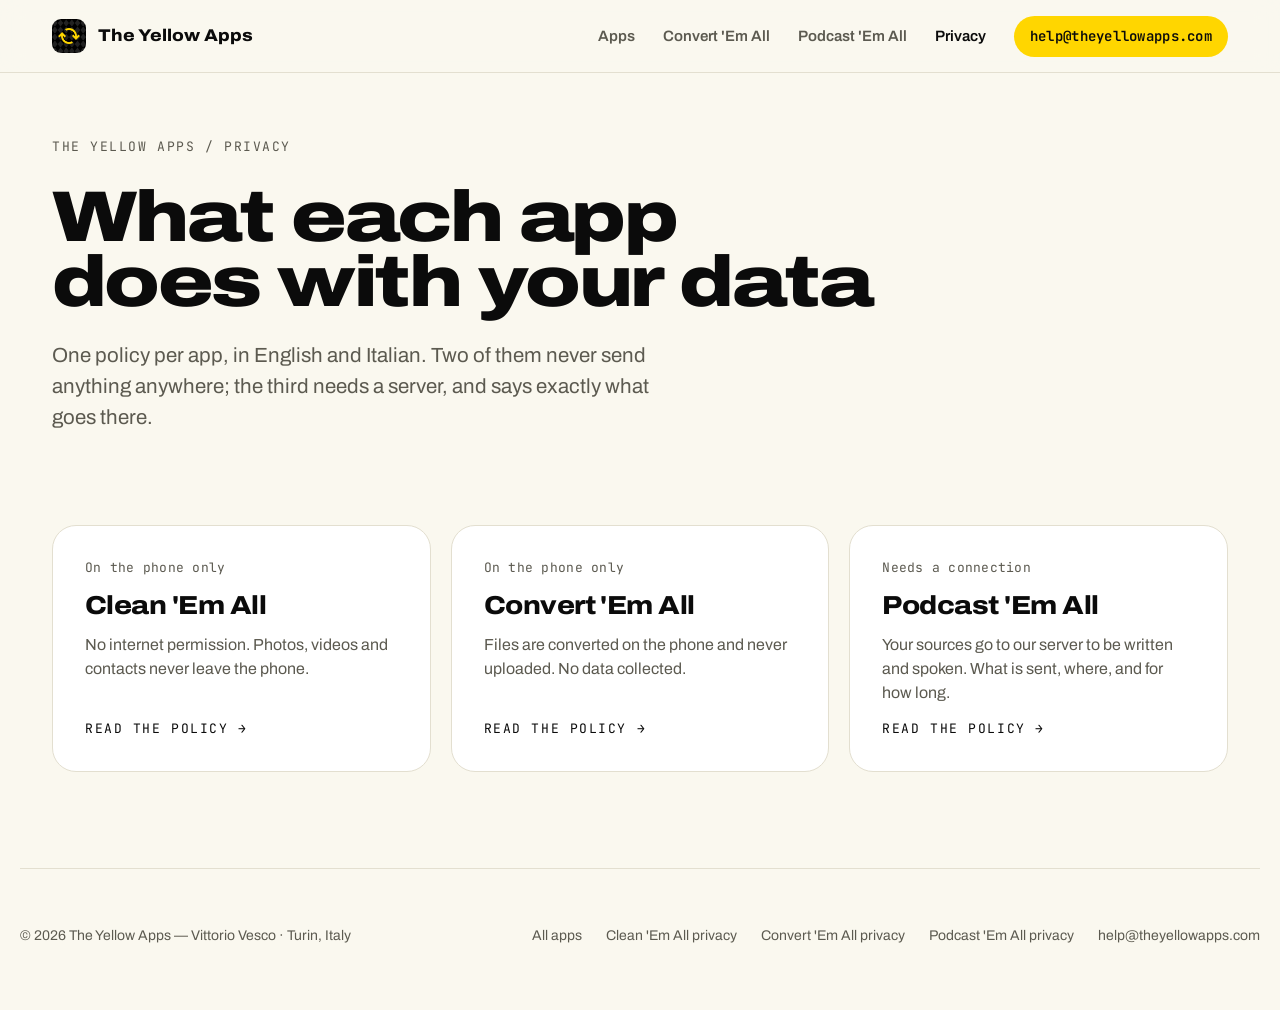
==== privacy/index.html @ 9451ce3b "Privacy pages for Clean, Convert and Podcast 'Em All, in English and Italian Each app gets its own p" ====
<!doctype html>
<html lang="en">
<head>
<meta charset="utf-8">
<meta name="viewport" content="width=device-width, initial-scale=1">
<title>Privacy — The Yellow Apps</title>
<meta name="description" content="Privacy policies for the apps by The Yellow Apps: Clean 'Em All, Convert 'Em All and Podcast 'Em All.">
<meta name="theme-color" content="#FAF8EF">
<link rel="canonical" href="https://theyellowapps.com/privacy/">
<link rel="icon" href="../img/convert-em-all.png">
<meta property="og:type" content="website">
<meta property="og:url" content="https://theyellowapps.com/privacy/">
<meta property="og:title" content="Privacy — The Yellow Apps">
<meta property="og:description" content="Privacy policies for the apps by The Yellow Apps: Clean 'Em All, Convert 'Em All and Podcast 'Em All.">
<meta property="og:image" content="https://theyellowapps.com/og.png">
<meta name="twitter:card" content="summary_large_image">
<link rel="preconnect" href="https://fonts.googleapis.com">
<link rel="preconnect" href="https://fonts.gstatic.com" crossorigin>
<link rel="stylesheet" href="https://fonts.googleapis.com/css2?family=Archivo:wdth,wght@62..125,300..900&amp;family=JetBrains+Mono:wght@400;600&amp;display=swap">
<link rel="stylesheet" href="../app.css">
</head>
<body>
<div class="root motion-on">
<div class="progress" aria-hidden="true"></div>

<header class="nav">
<div class="wrap nav-in">
<a class="brand" href="../index.html"><img src="../img/convert-em-all.png" alt="" width="34" height="34"><span>The Yellow Apps</span></a>
<nav class="links" aria-label="Main">
<a class="l" href="../index.html#apps">Apps</a>
<a class="l" href="../convert-em-all.html">Convert 'Em All</a>
<a class="l" href="../podcast-em-all.html">Podcast 'Em All</a>
<a class="l" href="index.html" aria-current="page">Privacy</a>
<a class="mailnav mono" href="mailto:help@theyellowapps.com">help@theyellowapps.com</a>
</nav>
</div>
</header>

<main class="pol">
<section class="hero pol-hero">
<div class="wrap">
<p class="crumb mono"><a href="../index.html">The Yellow Apps</a> / Privacy</p>
<h1 class="display h2">What each app<br><span class="hl">does with your data</span></h1>
<p class="lede">One policy per app, in English and Italian. Two of them never send anything anywhere; the third needs a server, and says exactly what goes there.</p>
</div>
</section>
<section class="pol-lang">
<div class="wrap">
<div class="feats">
<a class="feat pol-card rv" href="clean-em-all.html">
<span class="n mono">On the phone only</span>
<h3>Clean 'Em All</h3>
<p>No internet permission. Photos, videos and contacts never leave the phone.</p>
<span class="pol-go mono">Read the policy →</span>
</a>
<a class="feat pol-card rv" href="convert-em-all.html">
<span class="n mono">On the phone only</span>
<h3>Convert 'Em All</h3>
<p>Files are converted on the phone and never uploaded. No data collected.</p>
<span class="pol-go mono">Read the policy →</span>
</a>
<a class="feat pol-card rv" href="podcast-em-all.html">
<span class="n mono">Needs a connection</span>
<h3>Podcast 'Em All</h3>
<p>Your sources go to our server to be written and spoken. What is sent, where, and for how long.</p>
<span class="pol-go mono">Read the policy →</span>
</a>
</div>
</div>
</section>
</main>

<footer class="wrap foot">
<span>© 2026 The Yellow Apps — Vittorio Vesco · Turin, Italy</span>
<nav aria-label="Footer">
<a href="../index.html">All apps</a>
<a href="clean-em-all.html">Clean 'Em All privacy</a>
<a href="convert-em-all.html">Convert 'Em All privacy</a>
<a href="podcast-em-all.html">Podcast 'Em All privacy</a>
<a href="mailto:help@theyellowapps.com">help@theyellowapps.com</a>
</nav>
</footer>
</div>
</body>
</html>
---- app.css ----
/* The Yellow Apps — shared style for the app pages (same system as index.html) */
body{margin:0;background:#FAF8EF}
a{color:#0B0B0B}a:hover{color:#5A4D00}
::selection{background:#FFD600;color:#0B0B0B}
html{scroll-behavior:smooth}
@media (prefers-reduced-motion:reduce){html{scroll-behavior:auto}}
.root{--y:#FFD600;--ink:#0B0B0B;--bg:#FAF8EF;--mute:#5C5A50;--line:#E3DFD0;--card:#FFFFFF;--stage:#F3F0E4;font-family:'Archivo',system-ui,sans-serif;color:var(--ink);background:var(--bg);overflow-x:hidden;line-height:1.5;-webkit-font-smoothing:antialiased}
.root *{box-sizing:border-box}
.mono{font-family:'JetBrains Mono',ui-monospace,monospace;letter-spacing:.02em}
.wrap{max-width:1240px;margin:0 auto;padding:0 32px}
.display{font-stretch:122%;font-weight:850;letter-spacing:-.035em;line-height:.92;margin:0}
.eyebrow{font-size:13px;text-transform:uppercase;letter-spacing:.14em;display:flex;align-items:center;gap:10px;margin:0 0 24px}
.dot{width:8px;height:8px;border-radius:50%;background:var(--y);box-shadow:0 0 0 1.5px var(--ink);display:inline-block;flex:none}
.btn{display:inline-flex;align-items:center;gap:10px;min-height:52px;padding:0 24px;border-radius:999px;font-weight:700;font-size:16px;text-decoration:none;transition:transform .25s cubic-bezier(.2,.8,.2,1),background .25s,color .25s}
.btn:hover{transform:translateY(-3px)}
.btn-y{background:var(--y);color:var(--ink)}.btn-y:hover{color:var(--y);background:var(--ink)}
.btn-o{border:1.5px solid var(--ink);color:var(--ink)}.btn-o:hover{background:var(--y);color:var(--ink)}
.btn-k{background:var(--ink);color:var(--y)}.btn-k:hover{background:#000;color:#fff}
.progress{position:fixed;top:0;left:0;right:0;height:3px;background:var(--ink);transform-origin:0 50%;transform:scaleX(0);z-index:60}

/* nav */
.nav{position:sticky;top:0;z-index:50;background:rgba(250,248,239,.85);backdrop-filter:blur(12px);-webkit-backdrop-filter:blur(12px);border-bottom:1px solid var(--line)}
.nav-in{display:flex;align-items:center;justify-content:space-between;gap:16px;flex-wrap:wrap;min-height:72px}
.brand{display:flex;align-items:center;gap:12px;color:var(--ink);text-decoration:none;font-weight:800;font-size:17px;font-stretch:110%}
.brand:hover{color:var(--ink)}
.brand img{width:34px;height:34px;border-radius:9px;display:block}
.links{display:flex;align-items:center;gap:28px;flex-wrap:wrap}
.links a.l{color:var(--mute);text-decoration:none;font-size:15px;font-weight:600}
.links a.l:hover,.links a.l[aria-current]{color:var(--ink)}
.mailnav{font-size:14px;font-weight:600;color:var(--ink);text-decoration:none;padding:10px 16px;border-radius:999px;background:var(--y);transition:background .25s,color .25s}
.mailnav:hover{background:var(--ink);color:var(--y)}

/* hero */
.hero{padding:72px 0 104px}
.hero-grid{display:grid;grid-template-columns:minmax(0,1.3fr) minmax(0,1fr);gap:64px;align-items:center}
.crumb{font-size:13px;color:var(--mute);text-transform:uppercase;letter-spacing:.12em;margin:0 0 28px}
.crumb a{color:var(--mute);text-decoration:none}.crumb a:hover{color:var(--ink)}
.app-id{display:flex;align-items:center;gap:18px;margin:0 0 28px}
.app-id img{width:88px;height:88px;border-radius:22px;display:block;box-shadow:0 18px 34px -18px rgba(90,77,0,.55)}
.pill{display:inline-flex;align-items:center;gap:8px;font-size:12px;text-transform:uppercase;letter-spacing:.12em;padding:8px 14px;border-radius:999px;background:var(--card);border:1px solid var(--line)}
.pill.new{background:var(--y);border-color:var(--y)}
.h1{font-size:clamp(56px,9vw,136px)}
.h1 .hl{background:linear-gradient(transparent 52%,var(--y) 52%,var(--y) 90%,transparent 90%);padding:0 .04em}
.tag{font-size:clamp(20px,2vw,26px);font-weight:700;font-stretch:110%;margin:18px 0 0;letter-spacing:-.01em}
.lede{font-size:clamp(18px,1.6vw,21px);color:var(--mute);max-width:600px;margin:24px 0 36px}
.ctas{display:flex;gap:12px;flex-wrap:wrap;align-items:center}
.facts{font-size:12px;color:var(--mute);text-transform:uppercase;letter-spacing:.12em;margin:20px 0 0}

/* demo card */
.demo{position:relative;background:var(--card);border:1px solid var(--line);border-radius:28px;padding:32px;display:flex;flex-direction:column;gap:20px;overflow:hidden;box-shadow:0 30px 60px -36px rgba(90,77,0,.35)}
.demo-top{display:flex;justify-content:space-between;align-items:center;font-size:12px;color:var(--mute);text-transform:uppercase;letter-spacing:.12em}
.live{display:flex;align-items:center;gap:8px;color:var(--ink)}
.slot-label{font-size:12px;color:var(--mute);text-transform:uppercase;letter-spacing:.12em;margin:0 0 8px}
.slot{height:clamp(64px,7vw,96px);overflow:hidden;border-radius:16px}
.slot-in{border:1.5px dashed #BDB8A5;background:var(--stage)}
.slot-out{background:var(--y)}
.reel{display:flex;flex-direction:column}
.reel span{height:clamp(64px,7vw,96px);display:flex;align-items:center;padding:0 24px;font-weight:850;font-stretch:125%;font-size:clamp(34px,4.2vw,60px);letter-spacing:-.03em}
.arrow{display:flex;justify-content:center}
.arrow svg{width:36px;height:36px}
.file{display:flex;justify-content:space-between;align-items:center;gap:12px;padding:18px 20px;border-radius:16px;background:var(--stage);border:1.5px dashed #BDB8A5;font-weight:700}
.file small{font-weight:400;color:var(--mute)}
.file.out{background:var(--y);border:0}
.wave{display:flex;align-items:center;gap:5px;height:80px}
.wave span{flex:1;background:var(--ink);border-radius:4px;height:100%;transform:scaleY(.35)}
.wave span:nth-child(odd){background:var(--y)}
.demo-foot{font-size:12px;color:var(--mute);text-transform:uppercase;letter-spacing:.12em;margin:0}

/* tape */
.tape-wrap{position:relative;height:150px;margin:8px 0 24px}
.tape{position:absolute;left:-5%;right:-5%;top:30px;overflow:hidden;white-space:nowrap;background:var(--y);transform:rotate(-2deg);padding:16px 0}
.track{display:inline-flex;gap:44px;padding-right:44px}
.track span{font-weight:900;font-stretch:125%;font-size:clamp(34px,5vw,64px);letter-spacing:-.03em}
.track i{font-style:normal;opacity:.4;font-weight:900;font-size:clamp(34px,5vw,64px)}

/* sections */
.sec{padding:104px 0}
.sec-head{display:flex;justify-content:space-between;align-items:flex-end;gap:32px;flex-wrap:wrap;margin-bottom:52px}
.h2{font-size:clamp(40px,5.6vw,84px)}
.sub{color:var(--mute);font-size:18px;max-width:440px;margin:0}

/* feature cards */
.feats{display:grid;grid-template-columns:repeat(3,minmax(0,1fr));gap:20px}
.feat{border:1px solid var(--line);border-radius:24px;padding:32px;background:var(--card);display:flex;flex-direction:column;gap:14px;transition:transform .35s cubic-bezier(.2,.8,.2,1),border-color .35s}
.feat:hover{transform:translateY(-4px);border-color:var(--ink)}
.feat .n{font-size:13px;color:var(--mute)}
.feat h3{margin:0;font-size:26px;font-weight:800;font-stretch:112%;letter-spacing:-.02em;line-height:1.08}
.feat p{margin:0;color:var(--mute);font-size:16px}
.feat.y{background:var(--y);border-color:var(--y)}
.feat.y p,.feat.y .n{color:#2A2A20}

/* rows: formats, sources, steps */
.rows{border-top:1px solid var(--line)}
.row{display:grid;grid-template-columns:minmax(0,260px) minmax(0,1fr) minmax(0,1.1fr);gap:40px;align-items:baseline;padding:40px 0;border-bottom:1px solid var(--line)}
.row h3{margin:0;font-size:clamp(26px,2.6vw,36px);font-weight:800;font-stretch:112%;letter-spacing:-.02em;line-height:1.05}
.row p{margin:0;color:var(--mute);font-size:17px}
.chips{display:flex;flex-wrap:wrap;gap:8px}
.chip{font-size:13px;font-weight:600;padding:8px 14px;border-radius:999px;border:1.5px solid var(--ink)}
.row:hover .chip{background:var(--y);border-color:var(--y)}
.chip{transition:background .3s,border-color .3s}
.num{font-size:clamp(64px,8vw,120px);font-weight:900;font-stretch:125%;line-height:.8;color:transparent;-webkit-text-stroke:1.5px #B5B09E;transition:color .35s,-webkit-text-stroke-color .35s}
.row:hover .num{color:var(--y);-webkit-text-stroke-color:var(--ink)}
.step h3{margin-bottom:12px}

.note{margin-top:32px;border-radius:24px;padding:32px 40px;background:var(--card);border:1.5px solid var(--ink);display:grid;grid-template-columns:minmax(0,260px) minmax(0,1fr);gap:40px}
.note h3{margin:0;font-size:26px;font-weight:800;font-stretch:112%;letter-spacing:-.02em;line-height:1.1}
.note p{margin:0;color:var(--mute);font-size:17px}

/* price */
.price{display:grid;grid-template-columns:minmax(0,1fr) minmax(0,1fr);gap:24px;align-items:stretch}
.bigprice{background:var(--y);border-radius:32px;padding:clamp(32px,4vw,56px);display:flex;flex-direction:column;gap:16px;position:relative;overflow:hidden}
.bigprice .v{font-size:clamp(72px,10vw,150px);font-weight:900;font-stretch:125%;letter-spacing:-.05em;line-height:.85}
.bigprice p{margin:0;font-size:18px;color:#2A2A20;max-width:420px}
.bigprice .btn{margin-top:auto;align-self:flex-start}
.list{list-style:none;margin:0;padding:0;border-top:1px solid var(--line)}
.list li{display:flex;gap:14px;align-items:baseline;padding:18px 0;border-bottom:1px solid var(--line);font-size:17px}
.list li::before{content:"";width:10px;height:10px;border-radius:50%;background:var(--y);box-shadow:0 0 0 1.5px var(--ink);flex:none;transform:translateY(-1px)}
.plans{display:grid;grid-template-columns:repeat(3,minmax(0,1fr));gap:20px;margin-bottom:32px}
.plan{border:1px solid var(--line);border-radius:24px;padding:28px;background:var(--card);display:flex;flex-direction:column;gap:6px}
.plan.best{background:var(--y);border-color:var(--y);transform:translateY(-8px);box-shadow:0 30px 60px -36px rgba(90,77,0,.5)}
.plan .k{font-size:12px;text-transform:uppercase;letter-spacing:.12em;color:var(--mute)}
.plan.best .k{color:#2A2A20}
.plan .v{font-size:clamp(48px,5vw,72px);font-weight:900;font-stretch:125%;letter-spacing:-.04em;line-height:1}
.plan .v small{font-size:16px;font-weight:600;letter-spacing:0;font-stretch:100%}
.plan p{margin:6px 0 0;font-size:16px}
.fine{color:var(--mute);font-size:15px;margin:20px 0 0}

/* faq */
.faq{border-top:1px solid var(--line)}
.faq details{border-bottom:1px solid var(--line)}
.faq summary{list-style:none;cursor:pointer;display:flex;justify-content:space-between;align-items:center;gap:24px;padding:28px 0;font-size:clamp(20px,2vw,26px);font-weight:800;font-stretch:110%;letter-spacing:-.01em}
.faq summary::-webkit-details-marker{display:none}
.faq summary .plus{width:40px;height:40px;border-radius:50%;border:1.5px solid var(--ink);display:flex;align-items:center;justify-content:center;flex:none;font-weight:600;font-size:22px;transition:transform .3s,background .3s}
.faq details[open] summary .plus{transform:rotate(45deg);background:var(--y);border-color:var(--y)}
.faq summary:hover .plus{background:var(--y);border-color:var(--y)}
.faq .a{padding:0 0 28px;max-width:820px;color:var(--mute);font-size:17px}
.faq .a p{margin:0 0 12px}

/* other app strip */
.other{display:flex;align-items:center;justify-content:space-between;gap:24px;flex-wrap:wrap;border:1px solid var(--line);border-radius:28px;padding:28px 32px;background:var(--card);text-decoration:none;color:var(--ink);transition:border-color .3s,transform .35s cubic-bezier(.2,.8,.2,1)}
.other:hover{border-color:var(--ink);color:var(--ink);transform:translateY(-4px)}
.other .who{display:flex;align-items:center;gap:18px}
.other img{width:64px;height:64px;border-radius:16px}
.other b{color:var(--ink);display:block;font-size:26px;font-weight:850;font-stretch:115%;letter-spacing:-.02em}
.other span{color:var(--mute)}
.other .btn{color:var(--ink)}
.h1 .hl{white-space:nowrap}

.foot{border-top:1px solid var(--line);padding:56px 0 64px;display:flex;justify-content:space-between;gap:24px;flex-wrap:wrap;color:var(--mute);font-size:14px}
.foot nav{display:flex;gap:24px;flex-wrap:wrap}
.foot a{color:var(--mute);text-decoration:none}.foot a:hover{color:var(--ink);text-decoration:underline}

/* motion */
@keyframes rise{from{transform:translateY(50%);opacity:0}to{transform:none;opacity:1}}
@keyframes fade{from{opacity:0;transform:translateY(16px)}to{opacity:1;transform:none}}
@keyframes reel{0%,18%{transform:translateY(0)}25%,43%{transform:translateY(-20%)}50%,68%{transform:translateY(-40%)}75%,93%{transform:translateY(-60%)}100%{transform:translateY(-80%)}}
@keyframes marq{to{transform:translateX(-50%)}}
@keyframes nudge{0%,100%{transform:translateY(-5px)}50%{transform:translateY(5px)}}
@keyframes pulse{0%,100%{opacity:1;transform:scale(1)}50%{opacity:.35;transform:scale(.7)}}
@keyframes wave{0%,100%{transform:scaleY(.25)}50%{transform:scaleY(1)}}
@keyframes bob{0%,100%{transform:translateY(-4px) rotate(-3deg)}50%{transform:translateY(4px) rotate(3deg)}}
@keyframes grow{to{transform:scaleX(1)}}
@keyframes rv{from{opacity:0;transform:translateY(60px) scale(.98)}to{opacity:1;transform:none}}
@media (prefers-reduced-motion:no-preference){
.motion-on .h1{animation:rise .9s cubic-bezier(.2,.8,.2,1) both}
.motion-on .fade{animation:fade .9s .3s cubic-bezier(.2,.8,.2,1) both}
.motion-on .fade2{animation:fade .9s .5s cubic-bezier(.2,.8,.2,1) both}
.motion-on .app-id img{animation:bob 4s ease-in-out infinite}
.motion-on .reel{animation:reel 10s cubic-bezier(.7,0,.2,1) infinite}
.motion-on .arrow svg{animation:nudge 1.6s ease-in-out infinite}
.motion-on .dot{animation:pulse 1.4s ease-in-out infinite}
.motion-on .track{animation:marq 28s linear infinite}
.motion-on .wave span{animation:wave 1.1s ease-in-out infinite}
.motion-on .wave span:nth-child(2n){animation-duration:.9s;animation-delay:-.3s}
.motion-on .wave span:nth-child(3n){animation-duration:1.3s;animation-delay:-.6s}
.motion-on .wave span:nth-child(5n){animation-duration:.8s;animation-delay:-.15s}
.motion-on .wave span:nth-child(7n){animation-duration:1.5s;animation-delay:-.9s}
}
@supports (animation-timeline: view()){
@media (prefers-reduced-motion:no-preference){
.motion-on .progress{animation:grow linear both;animation-timeline:scroll(root)}
.motion-on .rv{animation:rv linear both;animation-timeline:view();animation-range:entry 0% entry 100%}
}
}

/* phone */
@media (max-width:900px){
.wrap{padding:0 20px}
.hero{padding:40px 0 64px}
.hero-grid,.feats,.price,.plans{grid-template-columns:minmax(0,1fr)}
.links a.l{display:none}
.mailnav{font-size:12px;padding:8px 12px}
.row,.note{grid-template-columns:minmax(0,1fr);gap:14px}
.plan.best{transform:none}
.sec{padding:72px 0}
.tape-wrap{height:120px}
.note{padding:28px}
}

/* privacy pages */
.pol-hero{padding:64px 0 56px}
.pol-meta{display:flex;flex-wrap:wrap;gap:10px;margin:28px 0 0}
.pol-meta a.pill{text-decoration:none;color:var(--ink);transition:background .25s,border-color .25s}
.pol-meta a.pill:hover{background:var(--y);border-color:var(--y)}
.pol-lang{padding:0 0 96px}
.pol-tldr{background:var(--y);border-radius:28px;padding:clamp(28px,4vw,48px);margin:0 0 40px}
.pol-k{font-size:12px;text-transform:uppercase;letter-spacing:.12em;color:#2A2A20;margin:0 0 14px}
.pol-big{margin:0;font-size:clamp(22px,2.4vw,32px);font-weight:800;font-stretch:110%;letter-spacing:-.02em;line-height:1.2;max-width:900px}
.pol .row{grid-template-columns:minmax(0,260px) minmax(0,1fr);padding:32px 0}
.pol .row h3{font-size:clamp(22px,2vw,28px)}
.pol-body{max-width:760px}
.pol-body p+p{margin-top:14px}
.pol-body a{color:var(--ink);text-decoration-color:var(--y);text-decoration-thickness:2px;text-underline-offset:3px}
.pol-card{text-decoration:none;color:var(--ink)}
.pol-card:hover{color:var(--ink)}
.pol-go{margin-top:auto;font-size:13px;text-transform:uppercase;letter-spacing:.12em}
@media (max-width:900px){.pol-hero{padding:36px 0 40px}.pol-lang{padding:0 0 64px}.pol .row{grid-template-columns:minmax(0,1fr);gap:12px}}
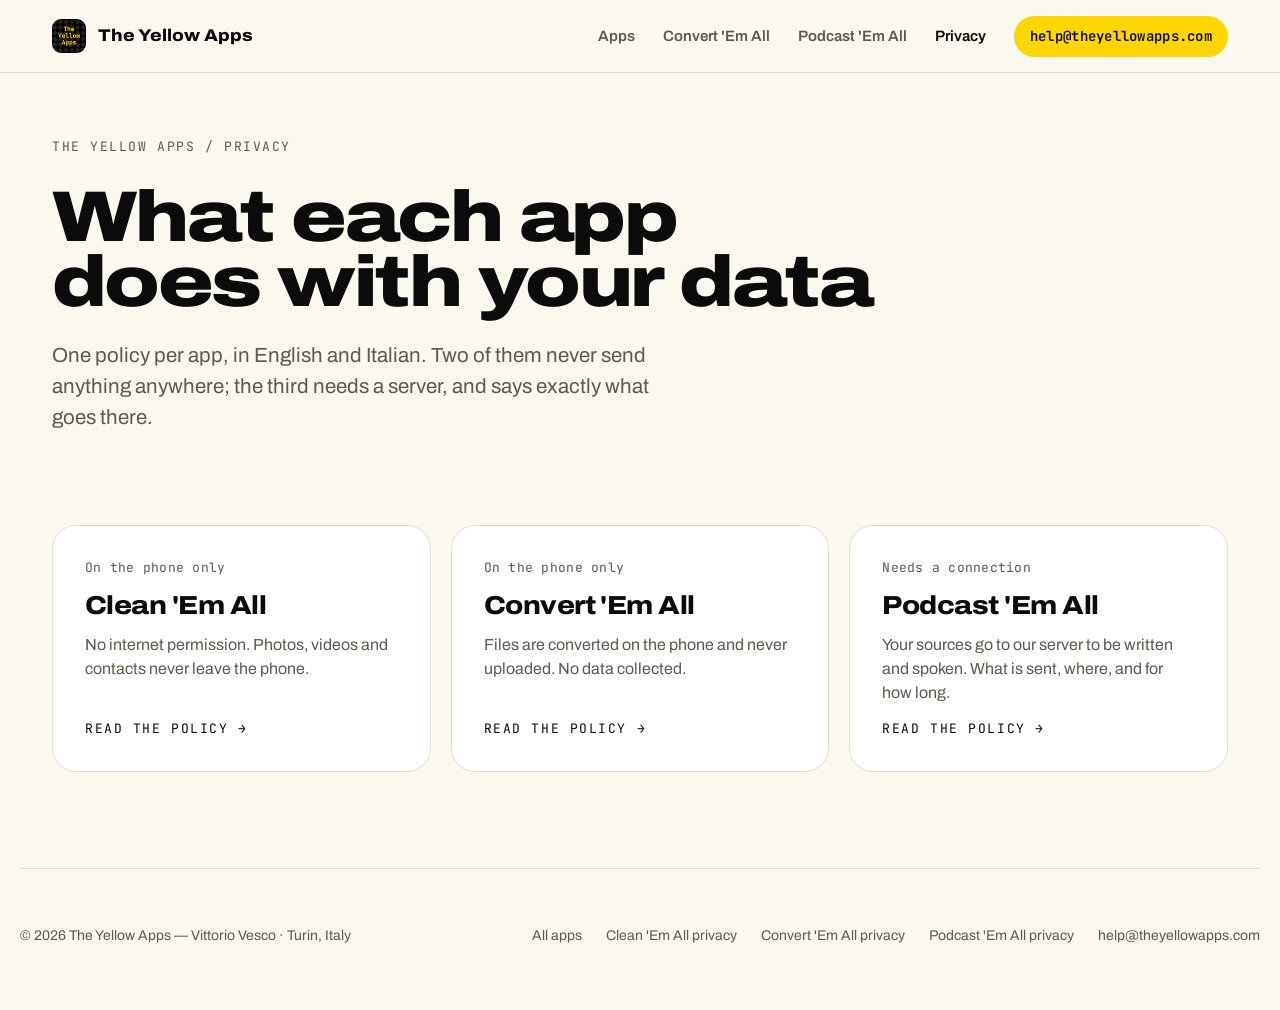
==== commit da94c654: "Brand icon in the nav bar on every page Co-Authored-By: Claude Opus 5.5 <noreply@anthropic.com> Clau" ====
--- a/privacy/index.html
+++ b/privacy/index.html
@@ -7,13 +7,20 @@
 <meta name="description" content="Privacy policies for the apps by The Yellow Apps: Clean 'Em All, Convert 'Em All and Podcast 'Em All.">
 <meta name="theme-color" content="#FAF8EF">
 <link rel="canonical" href="https://theyellowapps.com/privacy/">
-<link rel="icon" href="../img/convert-em-all.png">
+<link rel="icon" href="/favicon.ico" sizes="any">
+<link rel="icon" type="image/png" sizes="256x256" href="/img/the-yellow-apps.png">
 <meta property="og:type" content="website">
 <meta property="og:url" content="https://theyellowapps.com/privacy/">
 <meta property="og:title" content="Privacy — The Yellow Apps">
 <meta property="og:description" content="Privacy policies for the apps by The Yellow Apps: Clean 'Em All, Convert 'Em All and Podcast 'Em All.">
 <meta property="og:image" content="https://theyellowapps.com/og.png">
 <meta name="twitter:card" content="summary_large_image">
+<meta property="og:site_name" content="The Yellow Apps">
+<meta property="og:locale" content="en_GB">
+<meta property="og:image:width" content="1200">
+<meta property="og:image:height" content="630">
+<meta property="og:image:alt" content="The Yellow Apps — small Android apps that do one job properly">
+<link rel="apple-touch-icon" href="https://theyellowapps.com/img/the-yellow-apps.png">
 <link rel="preconnect" href="https://fonts.googleapis.com">
 <link rel="preconnect" href="https://fonts.gstatic.com" crossorigin>
 <link rel="stylesheet" href="https://fonts.googleapis.com/css2?family=Archivo:wdth,wght@62..125,300..900&amp;family=JetBrains+Mono:wght@400;600&amp;display=swap">
@@ -25,12 +32,12 @@
 
 <header class="nav">
 <div class="wrap nav-in">
-<a class="brand" href="../index.html"><img src="../img/convert-em-all.png" alt="" width="34" height="34"><span>The Yellow Apps</span></a>
+<a class="brand" href="/"><img src="/img/the-yellow-apps.png" alt="" width="34" height="34"><span>The Yellow Apps</span></a>
 <nav class="links" aria-label="Main">
-<a class="l" href="../index.html#apps">Apps</a>
+<a class="l" href="/#apps">Apps</a>
 <a class="l" href="../convert-em-all.html">Convert 'Em All</a>
 <a class="l" href="../podcast-em-all.html">Podcast 'Em All</a>
-<a class="l" href="index.html" aria-current="page">Privacy</a>
+<a class="l" href="/privacy/" aria-current="page">Privacy</a>
 <a class="mailnav mono" href="mailto:help@theyellowapps.com">help@theyellowapps.com</a>
 </nav>
 </div>
@@ -39,7 +46,7 @@
 <main class="pol">
 <section class="hero pol-hero">
 <div class="wrap">
-<p class="crumb mono"><a href="../index.html">The Yellow Apps</a> / Privacy</p>
+<p class="crumb mono"><a href="/">The Yellow Apps</a> / Privacy</p>
 <h1 class="display h2">What each app<br><span class="hl">does with your data</span></h1>
 <p class="lede">One policy per app, in English and Italian. Two of them never send anything anywhere; the third needs a server, and says exactly what goes there.</p>
 </div>
@@ -73,7 +80,7 @@
 <footer class="wrap foot">
 <span>© 2026 The Yellow Apps — Vittorio Vesco · Turin, Italy</span>
 <nav aria-label="Footer">
-<a href="../index.html">All apps</a>
+<a href="/">All apps</a>
 <a href="clean-em-all.html">Clean 'Em All privacy</a>
 <a href="convert-em-all.html">Convert 'Em All privacy</a>
 <a href="podcast-em-all.html">Podcast 'Em All privacy</a>
@@ -81,5 +88,25 @@
 </nav>
 </footer>
 </div>
+<script type="application/ld+json">
+{
+ "@context": "https://schema.org",
+ "@type": "BreadcrumbList",
+ "itemListElement": [
+  {
+   "@type": "ListItem",
+   "position": 1,
+   "name": "The Yellow Apps",
+   "item": "https://theyellowapps.com/"
+  },
+  {
+   "@type": "ListItem",
+   "position": 2,
+   "name": "Privacy",
+   "item": "https://theyellowapps.com/privacy/"
+  }
+ ]
+}
+</script>
 </body>
 </html>
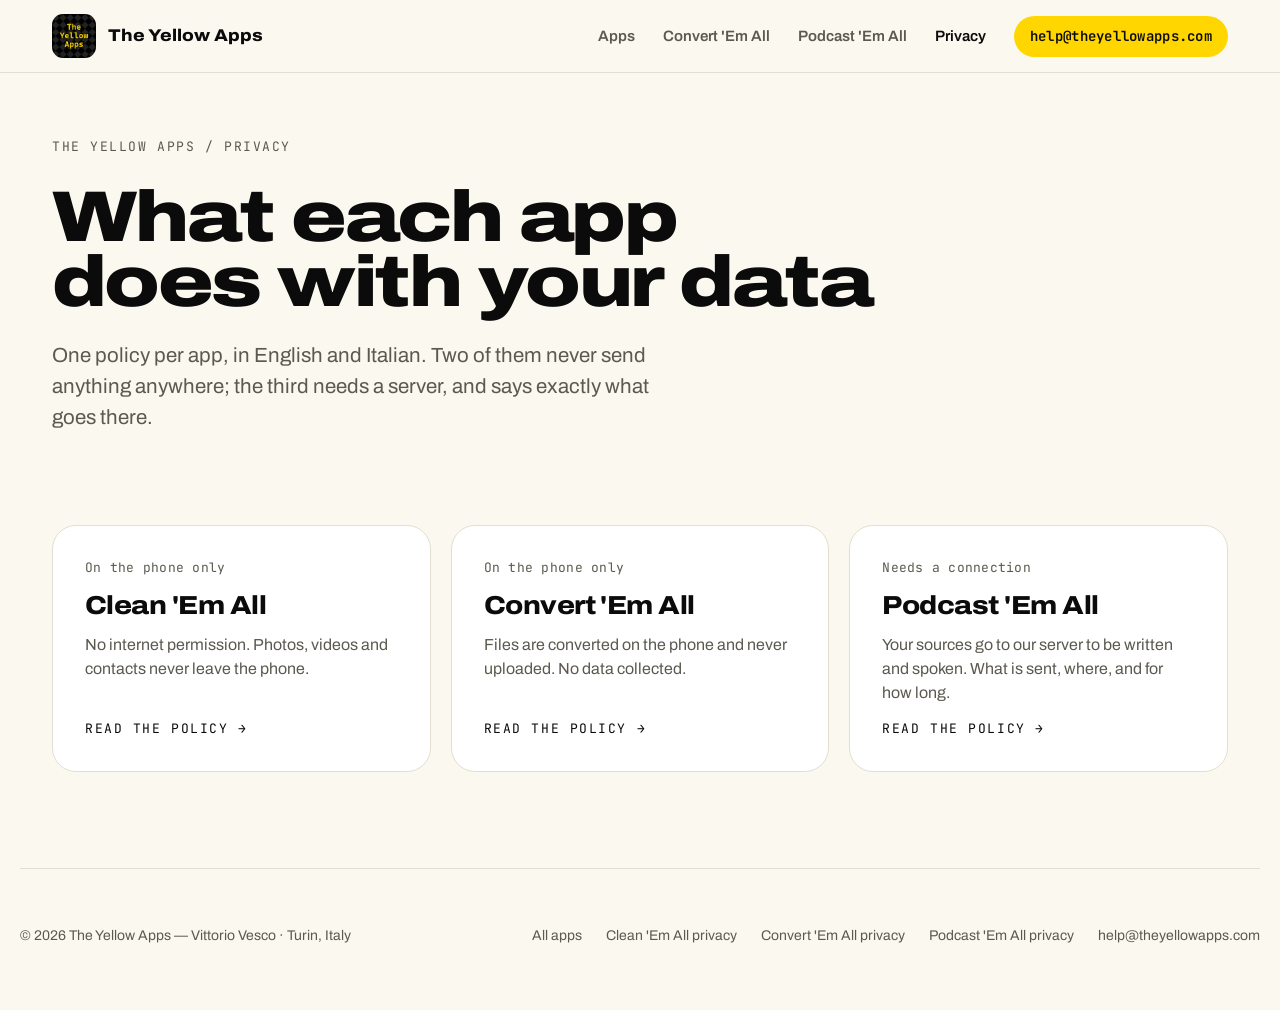
==== commit 826074c8: "Nav logo 34px -> 44px so the brand text is readable Co-Authored-By: Claude Opus 5.5 <noreply@anthrop" ====
--- a/privacy/index.html
+++ b/privacy/index.html
@@ -32,7 +32,7 @@
 
 <header class="nav">
 <div class="wrap nav-in">
-<a class="brand" href="/"><img src="/img/the-yellow-apps.png" alt="" width="34" height="34"><span>The Yellow Apps</span></a>
+<a class="brand" href="/"><img src="/img/the-yellow-apps.png" alt="" width="44" height="44"><span>The Yellow Apps</span></a>
 <nav class="links" aria-label="Main">
 <a class="l" href="/#apps">Apps</a>
 <a class="l" href="../convert-em-all.html">Convert 'Em All</a>
--- a/app.css
+++ b/app.css
@@ -23,7 +23,7 @@
 .nav-in{display:flex;align-items:center;justify-content:space-between;gap:16px;flex-wrap:wrap;min-height:72px}
 .brand{display:flex;align-items:center;gap:12px;color:var(--ink);text-decoration:none;font-weight:800;font-size:17px;font-stretch:110%}
 .brand:hover{color:var(--ink)}
-.brand img{width:34px;height:34px;border-radius:9px;display:block}
+.brand img{width:44px;height:44px;border-radius:11px;display:block}
 .links{display:flex;align-items:center;gap:28px;flex-wrap:wrap}
 .links a.l{color:var(--mute);text-decoration:none;font-size:15px;font-weight:600}
 .links a.l:hover,.links a.l[aria-current]{color:var(--ink)}
